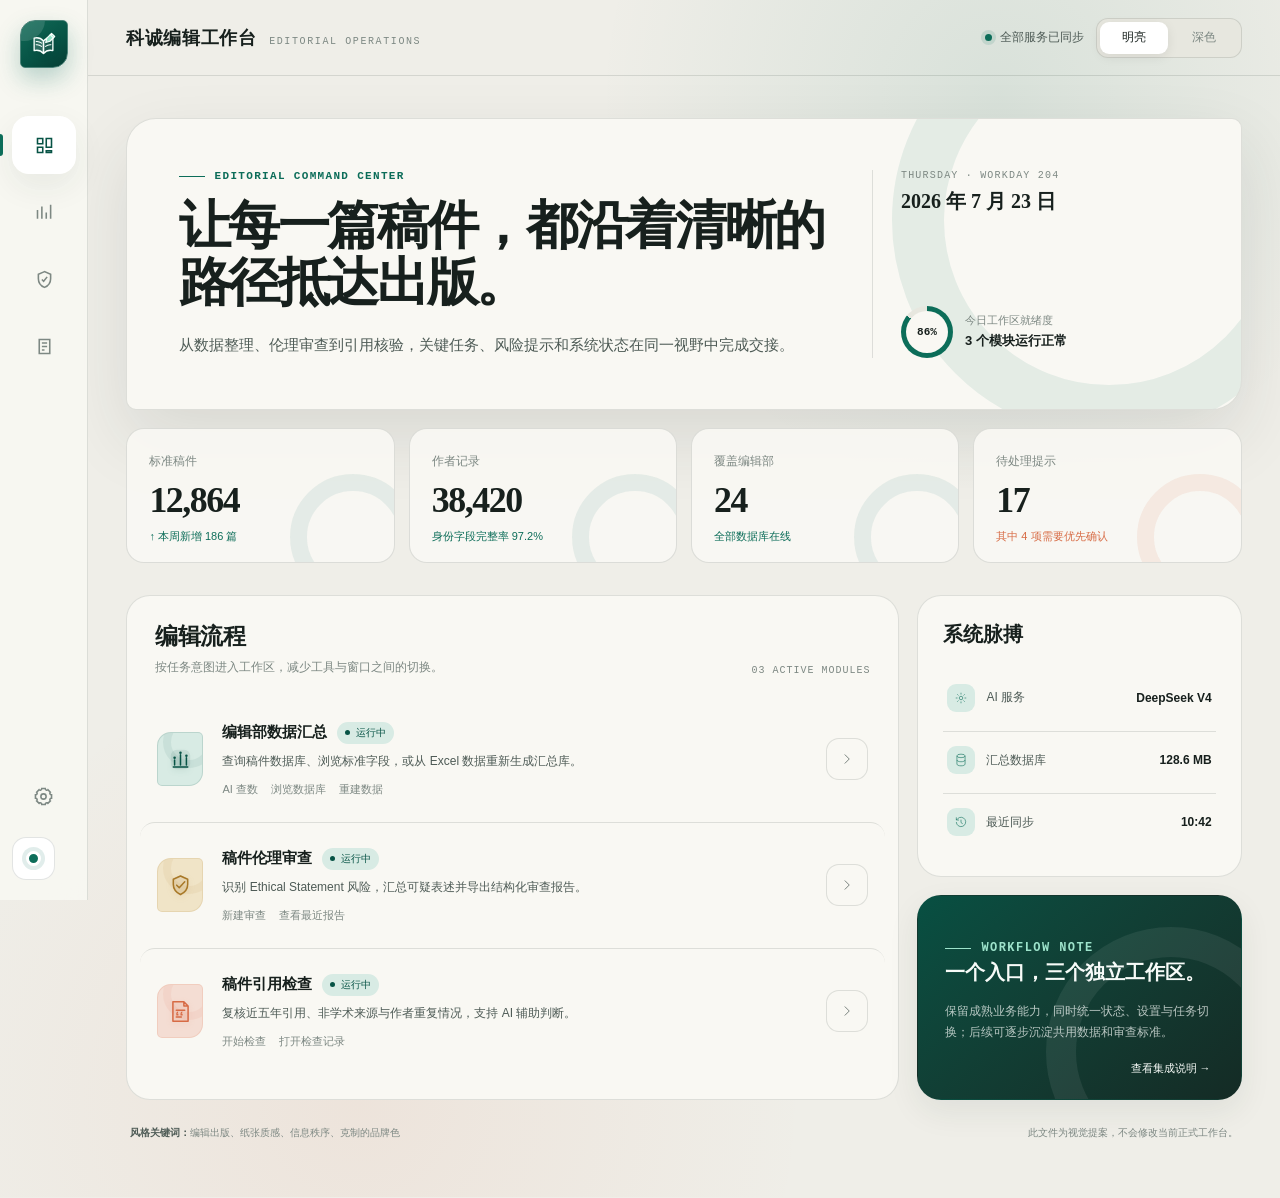
==== style-previews/workbench-theme-concept.html @ 70761070 "Publish sanitized editorial workbench" ====
<!doctype html>
<html lang="zh-CN" data-theme="light">
<head>
  <meta charset="utf-8">
  <meta name="viewport" content="width=device-width, initial-scale=1">
  <meta name="color-scheme" content="light dark">
  <title>科诚编辑工作台 · 视觉风格提案</title>
  <link rel="icon" href="data:image/svg+xml,%3Csvg xmlns='http://www.w3.org/2000/svg' viewBox='0 0 64 64'%3E%3Crect width='64' height='64' rx='16' fill='%23075b4b'/%3E%3Cg fill='none' stroke='white' stroke-width='3.4' stroke-linecap='round' stroke-linejoin='round'%3E%3Cpath d='M13 18c8-2 14 1 19 6v25c-5-5-11-8-19-6z'/%3E%3Cpath d='M32 24c5-5 11-8 19-6v25c-8-2-14 1-19 6z'/%3E%3Cpath d='m39 16 7-7 6 6-7 7-8 2z' fill='%237bd9bd' stroke='white'/%3E%3C/g%3E%3C/svg%3E">
  <style>
    :root {
      color-scheme: light;
      --bg: #efeee8;
      --paper: #f9f8f3;
      --paper-strong: #ffffff;
      --paper-soft: #e7e7df;
      --ink: #17201d;
      --ink-2: #4e5b56;
      --ink-3: #7d8883;
      --line: rgba(23, 32, 29, 0.12);
      --line-strong: rgba(23, 32, 29, 0.22);
      --brand: #0c6d59;
      --brand-strong: #075345;
      --brand-soft: #d8ebe4;
      --accent: #d76b45;
      --accent-soft: #f4ddd3;
      --gold: #a87827;
      --gold-soft: #f0e4c7;
      --danger: #b84545;
      --shadow: 0 28px 70px rgba(33, 47, 41, 0.11);
      --shadow-soft: 0 12px 32px rgba(33, 47, 41, 0.075);
      --display: "Noto Serif SC", "Source Han Serif SC", "Songti SC", STSong, serif;
      --ui: "Noto Sans CJK SC", "Microsoft YaHei UI", "PingFang SC", sans-serif;
      --mono: "Cascadia Code", "SFMono-Regular", Consolas, monospace;
    }

    html[data-theme="dark"] {
      color-scheme: dark;
      --bg: #0d1412;
      --paper: #141d1a;
      --paper-strong: #1a2521;
      --paper-soft: #202e29;
      --ink: #f0f3ee;
      --ink-2: #adb9b3;
      --ink-3: #78867f;
      --line: rgba(226, 237, 230, 0.11);
      --line-strong: rgba(226, 237, 230, 0.2);
      --brand: #6bd3b2;
      --brand-strong: #91e4c9;
      --brand-soft: #193c32;
      --accent: #f08a64;
      --accent-soft: #492a22;
      --gold: #e4bd72;
      --gold-soft: #3e3422;
      --danger: #ef8585;
      --shadow: 0 28px 80px rgba(0, 0, 0, 0.38);
      --shadow-soft: 0 12px 32px rgba(0, 0, 0, 0.25);
    }

    * {
      box-sizing: border-box;
    }

    html {
      min-width: 320px;
      min-height: 100%;
      background: var(--bg);
    }

    body {
      min-height: 100vh;
      margin: 0;
      color: var(--ink);
      font-family: var(--ui);
      background:
        radial-gradient(circle at 78% 8%, color-mix(in srgb, var(--brand) 10%, transparent), transparent 25rem),
        radial-gradient(circle at 28% 92%, color-mix(in srgb, var(--accent) 8%, transparent), transparent 28rem),
        var(--bg);
      transition: color 260ms ease, background 260ms ease;
    }

    body::before {
      position: fixed;
      inset: 0;
      z-index: -1;
      pointer-events: none;
      content: "";
      opacity: 0.28;
      background-image: url("data:image/svg+xml,%3Csvg viewBox='0 0 180 180' xmlns='http://www.w3.org/2000/svg'%3E%3Cfilter id='n'%3E%3CfeTurbulence type='fractalNoise' baseFrequency='.9' numOctaves='2' stitchTiles='stitch'/%3E%3C/filter%3E%3Crect width='100%25' height='100%25' filter='url(%23n)' opacity='.08'/%3E%3C/svg%3E");
    }

    button {
      color: inherit;
      font: inherit;
    }

    button:focus-visible {
      outline: 3px solid color-mix(in srgb, var(--brand) 32%, transparent);
      outline-offset: 3px;
    }

    .shell {
      min-height: 100vh;
      display: grid;
      grid-template-columns: 88px minmax(0, 1fr);
    }

    .rail {
      position: sticky;
      top: 0;
      z-index: 10;
      height: 100vh;
      display: flex;
      flex-direction: column;
      align-items: center;
      padding: 20px 12px;
      border-right: 1px solid var(--line);
      background: color-mix(in srgb, var(--paper) 86%, transparent);
      backdrop-filter: blur(22px);
    }

    .brand {
      position: relative;
      width: 48px;
      height: 48px;
      display: grid;
      place-items: center;
      overflow: hidden;
      border: 1px solid color-mix(in srgb, var(--brand-strong) 72%, white);
      border-radius: 15px 5px 15px 5px;
      color: #f8fffc;
      background:
        linear-gradient(145deg, color-mix(in srgb, var(--brand-strong) 72%, #27a785), var(--brand-strong) 58%, #063e34);
      box-shadow: 0 11px 24px color-mix(in srgb, var(--brand) 27%, transparent);
    }

    .brand::after {
      position: absolute;
      inset: -22px auto auto -18px;
      width: 42px;
      height: 42px;
      border-radius: 50%;
      content: "";
      background: rgba(255, 255, 255, 0.13);
    }

    .brand svg {
      position: relative;
      z-index: 1;
      width: 29px;
      height: 29px;
      filter: drop-shadow(0 2px 3px rgba(0, 0, 0, 0.15));
    }

    .rail-nav {
      width: 100%;
      display: grid;
      gap: 9px;
      margin-top: 48px;
    }

    .nav-button {
      position: relative;
      width: 64px;
      height: 58px;
      display: grid;
      place-items: center;
      border: 0;
      border-radius: 17px;
      color: var(--ink-3);
      background: transparent;
      cursor: pointer;
      transition: color 180ms ease, background 180ms ease, transform 180ms ease;
    }

    .nav-button svg {
      width: 21px;
      height: 21px;
      stroke-width: 1.8;
    }

    .nav-button:hover {
      color: var(--ink);
      background: var(--paper-soft);
      transform: translateY(-1px);
    }

    .nav-button.active {
      color: var(--brand-strong);
      background: var(--paper-strong);
      box-shadow: var(--shadow-soft);
    }

    .nav-button.active::before {
      position: absolute;
      left: -12px;
      width: 3px;
      height: 22px;
      border-radius: 0 4px 4px 0;
      content: "";
      background: var(--brand);
    }

    .nav-button span {
      position: absolute;
      right: -87px;
      z-index: 30;
      width: max-content;
      padding: 7px 10px;
      border: 1px solid var(--line);
      border-radius: 8px;
      color: var(--ink);
      font-size: 12px;
      background: var(--paper-strong);
      box-shadow: var(--shadow-soft);
      opacity: 0;
      pointer-events: none;
      transform: translateX(-5px);
      transition: opacity 140ms ease, transform 140ms ease;
    }

    .nav-button:hover span {
      opacity: 1;
      transform: translateX(0);
    }

    .rail-bottom {
      display: grid;
      gap: 12px;
      margin-top: auto;
    }

    .online {
      width: 43px;
      height: 43px;
      display: grid;
      place-items: center;
      border: 1px solid var(--line);
      border-radius: 14px;
      background: var(--paper-strong);
    }

    .online::after {
      width: 9px;
      height: 9px;
      border: 3px solid var(--paper-strong);
      border-radius: 50%;
      content: "";
      background: var(--brand);
      box-shadow: 0 0 0 4px color-mix(in srgb, var(--brand) 12%, transparent);
    }

    .workspace {
      min-width: 0;
    }

    .topbar {
      height: 76px;
      display: flex;
      align-items: center;
      justify-content: space-between;
      gap: 24px;
      padding: 0 clamp(22px, 3vw, 48px);
      border-bottom: 1px solid var(--line);
    }

    .identity {
      display: flex;
      align-items: baseline;
      gap: 13px;
    }

    .identity strong {
      font-family: var(--display);
      font-size: 18px;
      letter-spacing: 0.03em;
    }

    .identity span {
      color: var(--ink-3);
      font-family: var(--mono);
      font-size: 10px;
      letter-spacing: 0.16em;
      text-transform: uppercase;
    }

    .top-actions {
      display: flex;
      align-items: center;
      gap: 12px;
    }

    .sync-status {
      display: flex;
      align-items: center;
      gap: 8px;
      color: var(--ink-2);
      font-size: 12px;
    }

    .sync-status i {
      width: 7px;
      height: 7px;
      border-radius: 50%;
      background: var(--brand);
      box-shadow: 0 0 0 4px color-mix(in srgb, var(--brand) 12%, transparent);
    }

    .theme-toggle {
      position: relative;
      height: 40px;
      display: grid;
      grid-template-columns: 1fr 1fr;
      gap: 2px;
      padding: 3px;
      border: 1px solid var(--line);
      border-radius: 12px;
      background: var(--paper-soft);
    }

    .theme-toggle button {
      min-width: 68px;
      border: 0;
      border-radius: 9px;
      color: var(--ink-3);
      font-size: 12px;
      background: transparent;
      cursor: pointer;
      transition: color 160ms ease, background 160ms ease, box-shadow 160ms ease;
    }

    .theme-toggle button.active {
      color: var(--ink);
      background: var(--paper-strong);
      box-shadow: 0 3px 12px rgba(0, 0, 0, 0.08);
    }

    main {
      width: min(1500px, 100%);
      margin: 0 auto;
      padding: 42px clamp(22px, 3vw, 48px) 56px;
    }

    .hero {
      position: relative;
      min-height: 226px;
      display: grid;
      grid-template-columns: minmax(0, 1.35fr) minmax(300px, 0.65fr);
      gap: 34px;
      overflow: hidden;
      padding: clamp(28px, 4vw, 54px);
      border: 1px solid var(--line);
      border-radius: 30px 10px 30px 10px;
      background: var(--paper);
      box-shadow: var(--shadow);
    }

    .hero::after {
      position: absolute;
      top: -116px;
      right: -85px;
      width: 330px;
      height: 330px;
      border: 52px solid color-mix(in srgb, var(--brand) 9%, transparent);
      border-radius: 50%;
      content: "";
    }

    .hero-copy {
      position: relative;
      z-index: 1;
    }

    .eyebrow {
      display: flex;
      align-items: center;
      gap: 10px;
      margin: 0 0 15px;
      color: var(--brand);
      font-family: var(--mono);
      font-size: 11px;
      font-weight: 700;
      letter-spacing: 0.12em;
      text-transform: uppercase;
    }

    .eyebrow::before {
      width: 26px;
      height: 1px;
      content: "";
      background: currentColor;
    }

    h1 {
      max-width: 760px;
      margin: 0;
      font-family: var(--display);
      font-size: clamp(34px, 4.1vw, 62px);
      font-weight: 700;
      letter-spacing: -0.045em;
      line-height: 1.08;
    }

    .hero-copy > p:last-child {
      max-width: 680px;
      margin: 20px 0 0;
      color: var(--ink-2);
      font-size: 15px;
      line-height: 1.8;
    }

    .hero-aside {
      position: relative;
      z-index: 1;
      align-self: stretch;
      display: flex;
      flex-direction: column;
      justify-content: space-between;
      padding-left: 28px;
      border-left: 1px solid var(--line);
    }

    .date-block span {
      display: block;
      color: var(--ink-3);
      font-family: var(--mono);
      font-size: 10px;
      letter-spacing: 0.12em;
      text-transform: uppercase;
    }

    .date-block strong {
      display: block;
      margin-top: 7px;
      font-family: var(--display);
      font-size: 20px;
      font-weight: 600;
    }

    .readiness {
      display: flex;
      align-items: center;
      gap: 12px;
      margin-top: 35px;
    }

    .readiness-ring {
      position: relative;
      width: 52px;
      height: 52px;
      display: grid;
      place-items: center;
      border-radius: 50%;
      font-family: var(--mono);
      font-size: 11px;
      background: conic-gradient(var(--brand) 0 86%, var(--paper-soft) 86%);
    }

    .readiness-ring::before {
      position: absolute;
      inset: 5px;
      border-radius: 50%;
      content: "";
      background: var(--paper);
    }

    .readiness-ring b {
      position: relative;
      font-weight: 600;
    }

    .readiness div:last-child span,
    .readiness div:last-child strong {
      display: block;
    }

    .readiness div:last-child span {
      color: var(--ink-3);
      font-size: 11px;
    }

    .readiness div:last-child strong {
      margin-top: 4px;
      font-size: 13px;
    }

    .metric-grid {
      display: grid;
      grid-template-columns: repeat(4, minmax(0, 1fr));
      gap: 14px;
      margin: 18px 0 32px;
    }

    .metric {
      position: relative;
      min-height: 132px;
      overflow: hidden;
      padding: 22px 22px 18px;
      border: 1px solid var(--line);
      border-radius: 18px;
      background: color-mix(in srgb, var(--paper) 92%, transparent);
      transition: transform 180ms ease, border-color 180ms ease, box-shadow 180ms ease;
    }

    .metric:hover {
      border-color: var(--line-strong);
      box-shadow: var(--shadow-soft);
      transform: translateY(-3px);
    }

    .metric::after {
      position: absolute;
      right: -22px;
      bottom: -38px;
      width: 92px;
      height: 92px;
      border: 17px solid color-mix(in srgb, var(--brand) 8%, transparent);
      border-radius: 50%;
      content: "";
    }

    .metric:nth-child(4)::after {
      border-color: color-mix(in srgb, var(--accent) 10%, transparent);
    }

    .metric span {
      color: var(--ink-3);
      font-size: 12px;
    }

    .metric strong {
      display: block;
      margin-top: 9px;
      font-family: var(--display);
      font-size: clamp(27px, 2.8vw, 38px);
      font-weight: 650;
      letter-spacing: -0.04em;
    }

    .metric small {
      display: block;
      margin-top: 8px;
      color: var(--brand);
      font-size: 11px;
    }

    .metric.warning small {
      color: var(--accent);
    }

    .content-grid {
      display: grid;
      grid-template-columns: minmax(0, 1.55fr) minmax(310px, 0.65fr);
      gap: 18px;
    }

    .panel {
      border: 1px solid var(--line);
      border-radius: 24px;
      background: var(--paper);
    }

    .panel-heading {
      display: flex;
      align-items: flex-end;
      justify-content: space-between;
      gap: 24px;
      padding: 25px 28px 20px;
    }

    .panel-heading h2 {
      margin: 0;
      font-family: var(--display);
      font-size: 23px;
      font-weight: 650;
      letter-spacing: -0.025em;
    }

    .panel-heading p {
      margin: 7px 0 0;
      color: var(--ink-3);
      font-size: 12px;
    }

    .panel-heading > span {
      color: var(--ink-3);
      font-family: var(--mono);
      font-size: 10px;
      letter-spacing: 0.1em;
    }

    .workflow-list {
      padding: 0 13px 13px;
    }

    .workflow {
      position: relative;
      display: grid;
      grid-template-columns: 48px minmax(0, 1fr) auto;
      gap: 17px;
      align-items: center;
      min-height: 126px;
      padding: 19px 17px;
      border-top: 1px solid var(--line);
      border-radius: 15px;
      transition: background 180ms ease, transform 180ms ease;
    }

    .workflow:hover {
      background: var(--paper-strong);
      transform: translateX(4px);
    }

    .workflow:first-child {
      border-top-color: transparent;
    }

    .workflow-mark {
      position: relative;
      width: 46px;
      height: 54px;
      display: grid;
      place-items: center;
      overflow: hidden;
      border: 1px solid color-mix(in srgb, currentColor 14%, transparent);
      border-radius: 14px 5px 14px 5px;
      color: var(--brand-strong);
      background: var(--brand-soft);
    }

    .workflow-mark::after {
      position: absolute;
      top: -17px;
      right: -13px;
      width: 36px;
      height: 36px;
      border: 8px solid currentColor;
      border-radius: 50%;
      content: "";
      opacity: 0.07;
    }

    .workflow-mark svg {
      position: relative;
      z-index: 1;
      width: 27px;
      height: 27px;
      overflow: visible;
      stroke-width: 1.8;
      filter: drop-shadow(0 2px 3px color-mix(in srgb, currentColor 15%, transparent));
    }

    .workflow:nth-child(2) .workflow-mark {
      color: var(--gold);
      background: var(--gold-soft);
    }

    .workflow:nth-child(3) .workflow-mark {
      color: var(--accent);
      background: var(--accent-soft);
    }

    .workflow-copy {
      min-width: 0;
    }

    .workflow-title {
      display: flex;
      align-items: center;
      flex-wrap: wrap;
      gap: 10px;
    }

    .workflow-title h3 {
      margin: 0;
      font-size: 15px;
      font-weight: 680;
    }

    .status-pill {
      display: inline-flex;
      align-items: center;
      gap: 6px;
      padding: 4px 8px;
      border-radius: 999px;
      color: var(--brand-strong);
      font-size: 10px;
      background: var(--brand-soft);
    }

    .status-pill::before {
      width: 5px;
      height: 5px;
      border-radius: 50%;
      content: "";
      background: currentColor;
    }

    .workflow-copy > p {
      max-width: 760px;
      margin: 8px 0 10px;
      color: var(--ink-2);
      font-size: 12px;
      line-height: 1.65;
    }

    .quick-links {
      display: flex;
      flex-wrap: wrap;
      gap: 13px;
    }

    .quick-links button {
      padding: 0;
      border: 0;
      color: var(--ink-3);
      font-size: 11px;
      background: transparent;
      cursor: pointer;
    }

    .quick-links button:hover {
      color: var(--brand);
    }

    .enter {
      width: 42px;
      height: 42px;
      display: grid;
      place-items: center;
      border: 1px solid var(--line);
      border-radius: 13px;
      color: var(--ink-2);
      background: var(--paper);
      cursor: pointer;
      transition: color 160ms ease, border-color 160ms ease, background 160ms ease, transform 160ms ease;
    }

    .workflow:hover .enter {
      color: #f8fffc;
      border-color: var(--brand);
      background: var(--brand);
      transform: translateX(2px);
    }

    .enter svg {
      width: 18px;
      height: 18px;
    }

    .side-column {
      display: grid;
      gap: 18px;
      align-content: start;
    }

    .system-card {
      padding: 25px;
    }

    .system-card h2,
    .memo-card h2 {
      margin: 0;
      font-family: var(--display);
      font-size: 20px;
      font-weight: 650;
    }

    .system-list {
      display: grid;
      gap: 4px;
      margin-top: 21px;
    }

    .system-row {
      display: grid;
      grid-template-columns: 28px minmax(0, 1fr) auto;
      gap: 11px;
      align-items: center;
      min-height: 58px;
      padding: 8px 4px;
      border-top: 1px solid var(--line);
    }

    .system-row:first-child {
      border-top: 0;
    }

    .system-icon {
      width: 28px;
      height: 28px;
      display: grid;
      place-items: center;
      border-radius: 9px;
      color: var(--brand);
      background: var(--brand-soft);
    }

    .system-icon svg {
      width: 14px;
      height: 14px;
    }

    .system-row span {
      color: var(--ink-2);
      font-size: 12px;
    }

    .system-row strong {
      font-size: 12px;
      font-weight: 650;
    }

    .memo-card {
      position: relative;
      overflow: hidden;
      min-height: 205px;
      padding: 27px;
      color: #f7fbf8;
      border-color: transparent;
      background:
        linear-gradient(140deg, color-mix(in srgb, var(--brand-strong) 94%, #081b15), #142b25);
      box-shadow: var(--shadow-soft);
    }

    .memo-card::after {
      position: absolute;
      right: -55px;
      bottom: -78px;
      width: 190px;
      height: 190px;
      border: 30px solid rgba(255, 255, 255, 0.07);
      border-radius: 50%;
      content: "";
    }

    .memo-card .eyebrow {
      color: #9de3cb;
    }

    .memo-card p {
      max-width: 320px;
      margin: 15px 0 0;
      color: rgba(247, 251, 248, 0.72);
      font-size: 12px;
      line-height: 1.75;
    }

    .memo-link {
      position: absolute;
      right: 24px;
      bottom: 22px;
      z-index: 1;
      border: 0;
      color: #f7fbf8;
      font-size: 11px;
      background: transparent;
      cursor: pointer;
    }

    .preview-note {
      display: flex;
      justify-content: space-between;
      gap: 24px;
      margin-top: 24px;
      padding: 0 4px;
      color: var(--ink-3);
      font-size: 10px;
      line-height: 1.7;
    }

    .preview-note b {
      color: var(--ink-2);
      font-weight: 600;
    }

    @keyframes rise {
      from {
        opacity: 0;
        transform: translateY(14px);
      }
      to {
        opacity: 1;
        transform: translateY(0);
      }
    }

    .hero,
    .metric,
    .panel {
      animation: rise 520ms both;
    }

    .metric:nth-child(1) { animation-delay: 70ms; }
    .metric:nth-child(2) { animation-delay: 110ms; }
    .metric:nth-child(3) { animation-delay: 150ms; }
    .metric:nth-child(4) { animation-delay: 190ms; }
    .content-grid > *:first-child { animation-delay: 230ms; }
    .content-grid > *:last-child { animation-delay: 270ms; }

    @media (max-width: 1100px) {
      .hero {
        grid-template-columns: 1fr;
      }

      .hero-aside {
        display: grid;
        grid-template-columns: 1fr auto;
        align-items: end;
        padding: 22px 0 0;
        border-top: 1px solid var(--line);
        border-left: 0;
      }

      .readiness {
        margin-top: 0;
      }

      .content-grid {
        grid-template-columns: 1fr;
      }

      .side-column {
        grid-template-columns: 1fr 1fr;
      }
    }

    @media (max-width: 760px) {
      .shell {
        display: block;
      }

      .rail {
        position: fixed;
        inset: auto 12px 12px;
        z-index: 50;
        width: auto;
        height: 68px;
        flex-direction: row;
        justify-content: center;
        padding: 7px;
        border: 1px solid var(--line);
        border-radius: 22px;
        box-shadow: var(--shadow);
      }

      .brand,
      .rail-bottom {
        display: none;
      }

      .rail-nav {
        width: auto;
        grid-template-columns: repeat(4, 1fr);
        gap: 4px;
        margin: 0;
      }

      .nav-button {
        width: 58px;
        height: 52px;
      }

      .nav-button.active::before,
      .nav-button span {
        display: none;
      }

      .topbar {
        height: auto;
        align-items: flex-start;
        padding-top: 18px;
        padding-bottom: 18px;
      }

      .identity span,
      .sync-status {
        display: none;
      }

      main {
        padding-top: 24px;
        padding-bottom: 108px;
      }

      .hero {
        padding: 27px 24px;
        border-radius: 24px 8px 24px 8px;
      }

      .hero-aside {
        grid-template-columns: 1fr;
      }

      .readiness {
        margin-top: 20px;
      }

      .metric-grid {
        grid-template-columns: 1fr 1fr;
      }

      .side-column {
        grid-template-columns: 1fr;
      }

      .workflow {
        grid-template-columns: 42px minmax(0, 1fr);
      }

      .workflow-mark {
        width: 42px;
        height: 48px;
      }

      .enter {
        display: none;
      }
    }

    @media (max-width: 480px) {
      .theme-toggle button {
        min-width: 48px;
      }

      .metric-grid {
        grid-template-columns: 1fr;
      }

      .metric {
        min-height: 112px;
      }

      .panel-heading {
        align-items: flex-start;
        flex-direction: column;
      }

      .preview-note {
        flex-direction: column;
      }
    }

    @media (prefers-reduced-motion: reduce) {
      *,
      *::before,
      *::after {
        scroll-behavior: auto !important;
        animation-duration: 0.01ms !important;
        animation-iteration-count: 1 !important;
        transition-duration: 0.01ms !important;
      }
    }
  </style>
</head>
<body>
  <div class="shell">
    <aside class="rail" aria-label="主导航">
      <div class="brand" aria-label="科诚编辑工作台">
        <svg viewBox="0 0 48 48" fill="none" aria-hidden="true">
          <path d="M8.5 13.5c6.4-1.7 11.6.4 15.5 4.7v20.6c-3.9-4.3-9.1-6.4-15.5-4.7V13.5Z" fill="rgba(255,255,255,.16)" stroke="currentColor" stroke-width="2.2" stroke-linejoin="round"/>
          <path d="M24 18.2c3.9-4.3 9.1-6.4 15.5-4.7v20.6c-6.4-1.7-11.6.4-15.5 4.7V18.2Z" fill="rgba(255,255,255,.08)" stroke="currentColor" stroke-width="2.2" stroke-linejoin="round"/>
          <path d="m29.5 13.4 7.8-7.8 5.2 5.2-7.8 7.8-7 2.1 1.8-7.3Z" fill="#91e4c9" stroke="currentColor" stroke-width="2" stroke-linejoin="round"/>
          <path d="m35.2 7.7 5.2 5.2M11.8 19.1c3.4-.4 6.4.5 9 2.7M11.8 24.4c3.4-.4 6.4.5 9 2.7M36.4 24.4c-3.4-.4-6.4.5-9 2.7" stroke="currentColor" stroke-width="1.7" stroke-linecap="round"/>
        </svg>
      </div>

      <nav class="rail-nav">
        <button class="nav-button active" type="button" aria-label="工作台">
          <svg viewBox="0 0 24 24" fill="none" stroke="currentColor"><path d="M4 4h6v6H4zM14 4h6v10h-6zM4 14h6v6H4zM14 18h6v2h-6z"/></svg>
          <span>工作台</span>
        </button>
        <button class="nav-button" type="button" aria-label="数据汇总">
          <svg viewBox="0 0 24 24" fill="none" stroke="currentColor"><path d="M4 19V9m5 10V5m5 14v-7m5 7V3"/></svg>
          <span>数据汇总</span>
        </button>
        <button class="nav-button" type="button" aria-label="伦理审查">
          <svg viewBox="0 0 24 24" fill="none" stroke="currentColor"><path d="M12 3 5 6v5c0 4.6 2.8 8.2 7 10 4.2-1.8 7-5.4 7-10V6z"/><path d="m9 12 2 2 4-5"/></svg>
          <span>伦理审查</span>
        </button>
        <button class="nav-button" type="button" aria-label="引用检查">
          <svg viewBox="0 0 24 24" fill="none" stroke="currentColor"><path d="M6 4h12v16H6z"/><path d="M9 8h6M9 12h6M9 16h3"/></svg>
          <span>引用检查</span>
        </button>
      </nav>

      <div class="rail-bottom">
        <button class="nav-button" type="button" aria-label="系统设置">
          <svg viewBox="0 0 24 24" fill="none" stroke="currentColor"><circle cx="12" cy="12" r="3"/><path d="M19.4 15a1.7 1.7 0 0 0 .3 1.9l.1.1-2.8 2.8-.1-.1a1.7 1.7 0 0 0-1.9-.3 1.7 1.7 0 0 0-1 1.6v.2h-4V21a1.7 1.7 0 0 0-1-1.6 1.7 1.7 0 0 0-1.9.3l-.1.1L4.2 17l.1-.1a1.7 1.7 0 0 0 .3-1.9A1.7 1.7 0 0 0 3 14H2.8v-4H3a1.7 1.7 0 0 0 1.6-1 1.7 1.7 0 0 0-.3-1.9L4.2 7 7 4.2l.1.1A1.7 1.7 0 0 0 9 4.6a1.7 1.7 0 0 0 1-1.6v-.2h4V3a1.7 1.7 0 0 0 1 1.6 1.7 1.7 0 0 0 1.9-.3l.1-.1L19.8 7l-.1.1a1.7 1.7 0 0 0-.3 1.9 1.7 1.7 0 0 0 1.6 1h.2v4H21a1.7 1.7 0 0 0-1.6 1z"/></svg>
          <span>系统设置</span>
        </button>
        <div class="online" title="系统运行正常"></div>
      </div>
    </aside>

    <div class="workspace">
      <header class="topbar">
        <div class="identity">
          <strong>科诚编辑工作台</strong>
          <span>Editorial Operations</span>
        </div>
        <div class="top-actions">
          <div class="sync-status"><i></i><span>全部服务已同步</span></div>
          <div class="theme-toggle" aria-label="主题预览">
            <button class="active" type="button" data-theme-choice="light">明亮</button>
            <button type="button" data-theme-choice="dark">深色</button>
          </div>
        </div>
      </header>

      <main>
        <section class="hero">
          <div class="hero-copy">
            <p class="eyebrow">Editorial command center</p>
            <h1>让每一篇稿件，都沿着清晰的路径抵达出版。</h1>
            <p>从数据整理、伦理审查到引用核验，关键任务、风险提示和系统状态在同一视野中完成交接。</p>
          </div>
          <aside class="hero-aside">
            <div class="date-block">
              <span>Thursday · Workday 204</span>
              <strong>2026 年 7 月 23 日</strong>
            </div>
            <div class="readiness">
              <div class="readiness-ring"><b>86%</b></div>
              <div>
                <span>今日工作区就绪度</span>
                <strong>3 个模块运行正常</strong>
              </div>
            </div>
          </aside>
        </section>

        <section class="metric-grid" aria-label="核心指标">
          <article class="metric">
            <span>标准稿件</span>
            <strong>12,864</strong>
            <small>↑ 本周新增 186 篇</small>
          </article>
          <article class="metric">
            <span>作者记录</span>
            <strong>38,420</strong>
            <small>身份字段完整率 97.2%</small>
          </article>
          <article class="metric">
            <span>覆盖编辑部</span>
            <strong>24</strong>
            <small>全部数据库在线</small>
          </article>
          <article class="metric warning">
            <span>待处理提示</span>
            <strong>17</strong>
            <small>其中 4 项需要优先确认</small>
          </article>
        </section>

        <section class="content-grid">
          <article class="panel">
            <header class="panel-heading">
              <div>
                <h2>编辑流程</h2>
                <p>按任务意图进入工作区，减少工具与窗口之间的切换。</p>
              </div>
              <span>03 ACTIVE MODULES</span>
            </header>

            <div class="workflow-list">
              <section class="workflow">
                <div class="workflow-mark" aria-hidden="true">
                  <svg viewBox="0 0 32 32" fill="none" stroke="currentColor" stroke-linecap="round" stroke-linejoin="round">
                    <rect x="4.5" y="4.5" width="23" height="23" rx="7" fill="currentColor" opacity=".09" stroke="none"/>
                    <path d="M9 22.5v-6M16 22.5v-12M23 22.5v-8.5"/>
                    <path d="M7.5 25h17"/>
                    <circle cx="9" cy="14" r="1.5" fill="currentColor" stroke="none"/>
                    <circle cx="16" cy="8" r="1.5" fill="currentColor" stroke="none"/>
                    <circle cx="23" cy="11.5" r="1.5" fill="currentColor" stroke="none"/>
                  </svg>
                </div>
                <div class="workflow-copy">
                  <div class="workflow-title">
                    <h3>编辑部数据汇总</h3>
                    <span class="status-pill">运行中</span>
                  </div>
                  <p>查询稿件数据库、浏览标准字段，或从 Excel 数据重新生成汇总库。</p>
                  <div class="quick-links">
                    <button type="button">AI 查数</button>
                    <button type="button">浏览数据库</button>
                    <button type="button">重建数据</button>
                  </div>
                </div>
                <button class="enter" type="button" aria-label="进入编辑部数据汇总">
                  <svg viewBox="0 0 24 24" fill="none" stroke="currentColor"><path d="m9 18 6-6-6-6"/></svg>
                </button>
              </section>

              <section class="workflow">
                <div class="workflow-mark" aria-hidden="true">
                  <svg viewBox="0 0 32 32" fill="none" stroke="currentColor" stroke-linecap="round" stroke-linejoin="round">
                    <path d="M16 3.8 25.5 8v6.7c0 6.3-3.7 10.9-9.5 13.5-5.8-2.6-9.5-7.2-9.5-13.5V8L16 3.8Z" fill="currentColor" opacity=".1" stroke="none"/>
                    <path d="M16 4.8 24.5 8.6v6c0 5.6-3.3 9.7-8.5 12.1-5.2-2.4-8.5-6.5-8.5-12.1v-6L16 4.8Z"/>
                    <path d="m11.5 15.6 3 3 6.5-7"/>
                  </svg>
                </div>
                <div class="workflow-copy">
                  <div class="workflow-title">
                    <h3>稿件伦理审查</h3>
                    <span class="status-pill">运行中</span>
                  </div>
                  <p>识别 Ethical Statement 风险，汇总可疑表述并导出结构化审查报告。</p>
                  <div class="quick-links">
                    <button type="button">新建审查</button>
                    <button type="button">查看最近报告</button>
                  </div>
                </div>
                <button class="enter" type="button" aria-label="进入稿件伦理审查">
                  <svg viewBox="0 0 24 24" fill="none" stroke="currentColor"><path d="m9 18 6-6-6-6"/></svg>
                </button>
              </section>

              <section class="workflow">
                <div class="workflow-mark" aria-hidden="true">
                  <svg viewBox="0 0 32 32" fill="none" stroke="currentColor" stroke-linecap="round" stroke-linejoin="round">
                    <path d="M7 4.5h13l5 5v18H7z" fill="currentColor" opacity=".08" stroke="none"/>
                    <path d="M7 4.5h13l5 5v18H7zM20 4.5v5h5"/>
                    <path d="M11 14.5h10M11 22.5h6"/>
                    <path d="M11 18.7c0-1.5.7-2.4 2.1-2.7v1.4c-.5.2-.8.6-.8 1.2h1.2v2.1H11v-2Zm5 0c0-1.5.7-2.4 2.1-2.7v1.4c-.5.2-.8.6-.8 1.2h1.2v2.1H16v-2Z" fill="currentColor" stroke="none"/>
                  </svg>
                </div>
                <div class="workflow-copy">
                  <div class="workflow-title">
                    <h3>稿件引用检查</h3>
                    <span class="status-pill">运行中</span>
                  </div>
                  <p>复核近五年引用、非学术来源与作者重复情况，支持 AI 辅助判断。</p>
                  <div class="quick-links">
                    <button type="button">开始检查</button>
                    <button type="button">打开检查记录</button>
                  </div>
                </div>
                <button class="enter" type="button" aria-label="进入稿件引用检查">
                  <svg viewBox="0 0 24 24" fill="none" stroke="currentColor"><path d="m9 18 6-6-6-6"/></svg>
                </button>
              </section>
            </div>
          </article>

          <aside class="side-column">
            <section class="panel system-card">
              <h2>系统脉搏</h2>
              <div class="system-list">
                <div class="system-row">
                  <div class="system-icon">
                    <svg viewBox="0 0 24 24" fill="none" stroke="currentColor"><path d="M12 3v3m0 12v3M3 12h3m12 0h3M5.6 5.6l2.1 2.1m8.6 8.6 2.1 2.1m0-12.8-2.1 2.1m-8.6 8.6-2.1 2.1"/><circle cx="12" cy="12" r="3"/></svg>
                  </div>
                  <span>AI 服务</span>
                  <strong>DeepSeek V4</strong>
                </div>
                <div class="system-row">
                  <div class="system-icon">
                    <svg viewBox="0 0 24 24" fill="none" stroke="currentColor"><ellipse cx="12" cy="5" rx="7" ry="3"/><path d="M5 5v7c0 1.7 3.1 3 7 3s7-1.3 7-3V5M5 12v7c0 1.7 3.1 3 7 3s7-1.3 7-3v-7"/></svg>
                  </div>
                  <span>汇总数据库</span>
                  <strong>128.6 MB</strong>
                </div>
                <div class="system-row">
                  <div class="system-icon">
                    <svg viewBox="0 0 24 24" fill="none" stroke="currentColor"><path d="M4 12a8 8 0 1 0 2.3-5.7L4 8.6"/><path d="M4 4v4.6h4.6M12 8v5l3 2"/></svg>
                  </div>
                  <span>最近同步</span>
                  <strong>10:42</strong>
                </div>
              </div>
            </section>

            <section class="panel memo-card">
              <p class="eyebrow">Workflow note</p>
              <h2>一个入口，三个独立工作区。</h2>
              <p>保留成熟业务能力，同时统一状态、设置与任务切换；后续可逐步沉淀共用数据和审查标准。</p>
              <button class="memo-link" type="button">查看集成说明 →</button>
            </section>
          </aside>
        </section>

        <footer class="preview-note">
          <span><b>风格关键词：</b>编辑出版、纸张质感、信息秩序、克制的品牌色</span>
          <span>此文件为视觉提案，不会修改当前正式工作台。</span>
        </footer>
      </main>
    </div>
  </div>

  <script>
    const root = document.documentElement;
    const themeButtons = [...document.querySelectorAll("[data-theme-choice]")];

    function setTheme(theme) {
      root.dataset.theme = theme;
      themeButtons.forEach((button) => {
        button.classList.toggle("active", button.dataset.themeChoice === theme);
      });
    }

    themeButtons.forEach((button) => {
      button.addEventListener("click", () => setTheme(button.dataset.themeChoice));
    });

    document.querySelectorAll(".nav-button").forEach((button) => {
      button.addEventListener("click", () => {
        document.querySelectorAll(".nav-button").forEach((item) => item.classList.remove("active"));
        button.classList.add("active");
      });
    });
  </script>
</body>
</html>
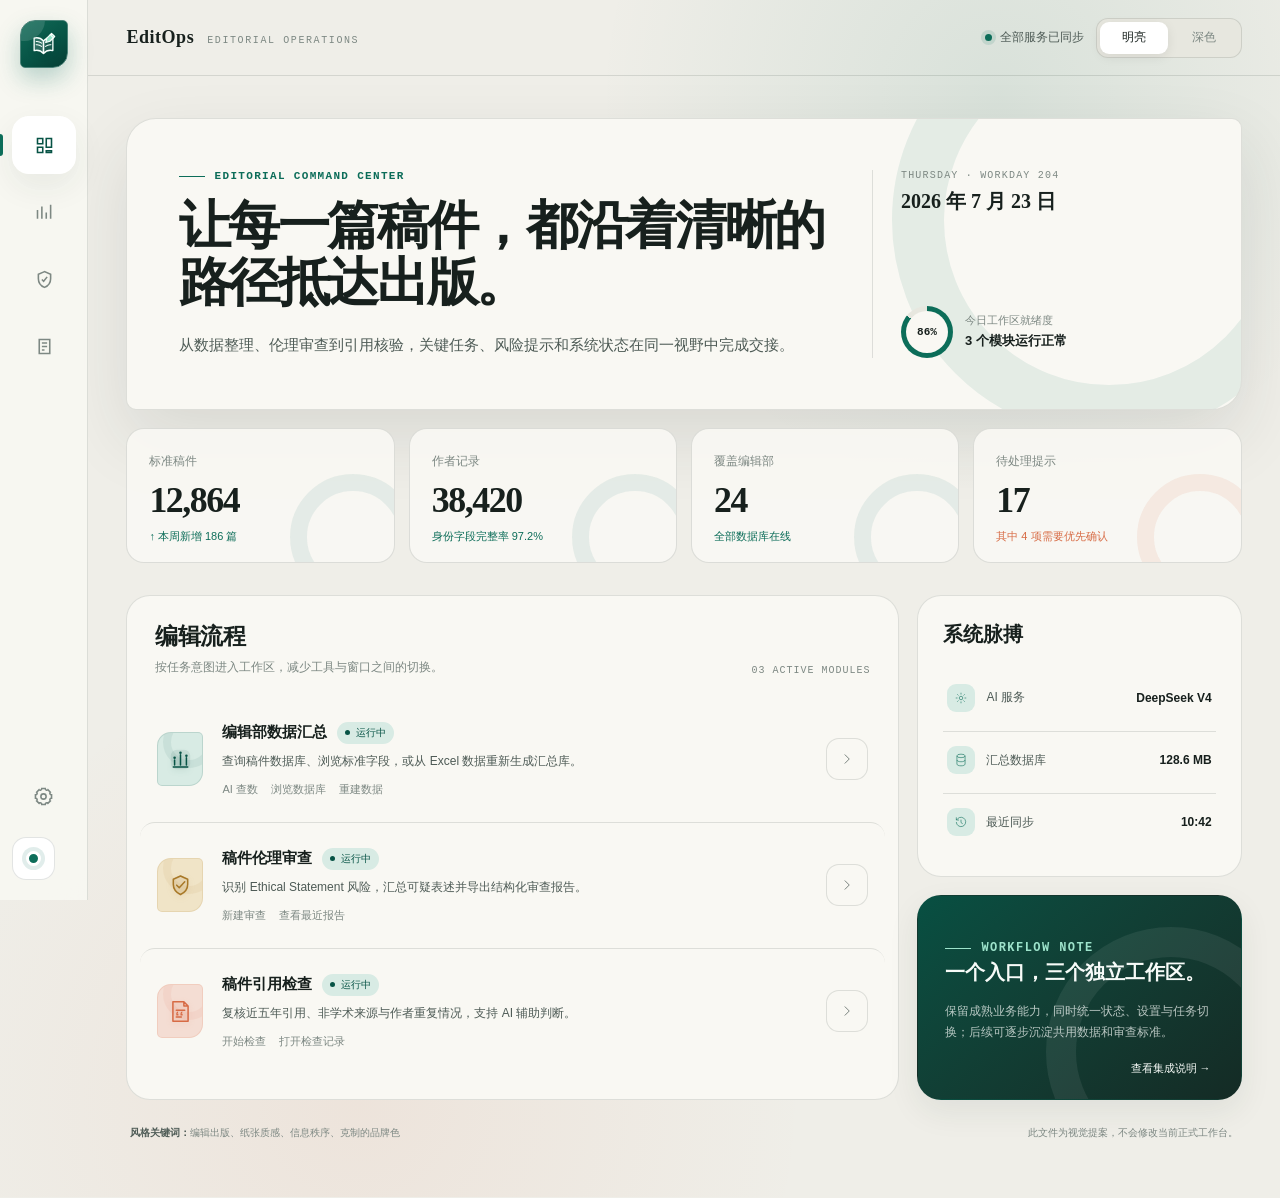
==== commit 49f7b8a1: "Rename product to EditOps" ====
--- a/style-previews/workbench-theme-concept.html
+++ b/style-previews/workbench-theme-concept.html
@@ -4,7 +4,7 @@
   <meta charset="utf-8">
   <meta name="viewport" content="width=device-width, initial-scale=1">
   <meta name="color-scheme" content="light dark">
-  <title>科诚编辑工作台 · 视觉风格提案</title>
+  <title>EditOps · 视觉风格提案</title>
   <link rel="icon" href="data:image/svg+xml,%3Csvg xmlns='http://www.w3.org/2000/svg' viewBox='0 0 64 64'%3E%3Crect width='64' height='64' rx='16' fill='%23075b4b'/%3E%3Cg fill='none' stroke='white' stroke-width='3.4' stroke-linecap='round' stroke-linejoin='round'%3E%3Cpath d='M13 18c8-2 14 1 19 6v25c-5-5-11-8-19-6z'/%3E%3Cpath d='M32 24c5-5 11-8 19-6v25c-8-2-14 1-19 6z'/%3E%3Cpath d='m39 16 7-7 6 6-7 7-8 2z' fill='%237bd9bd' stroke='white'/%3E%3C/g%3E%3C/svg%3E">
   <style>
     :root {
@@ -1055,7 +1055,7 @@
 <body>
   <div class="shell">
     <aside class="rail" aria-label="主导航">
-      <div class="brand" aria-label="科诚编辑工作台">
+      <div class="brand" aria-label="EditOps">
         <svg viewBox="0 0 48 48" fill="none" aria-hidden="true">
           <path d="M8.5 13.5c6.4-1.7 11.6.4 15.5 4.7v20.6c-3.9-4.3-9.1-6.4-15.5-4.7V13.5Z" fill="rgba(255,255,255,.16)" stroke="currentColor" stroke-width="2.2" stroke-linejoin="round"/>
           <path d="M24 18.2c3.9-4.3 9.1-6.4 15.5-4.7v20.6c-6.4-1.7-11.6.4-15.5 4.7V18.2Z" fill="rgba(255,255,255,.08)" stroke="currentColor" stroke-width="2.2" stroke-linejoin="round"/>
@@ -1095,7 +1095,7 @@
     <div class="workspace">
       <header class="topbar">
         <div class="identity">
-          <strong>科诚编辑工作台</strong>
+          <strong>EditOps</strong>
           <span>Editorial Operations</span>
         </div>
         <div class="top-actions">
